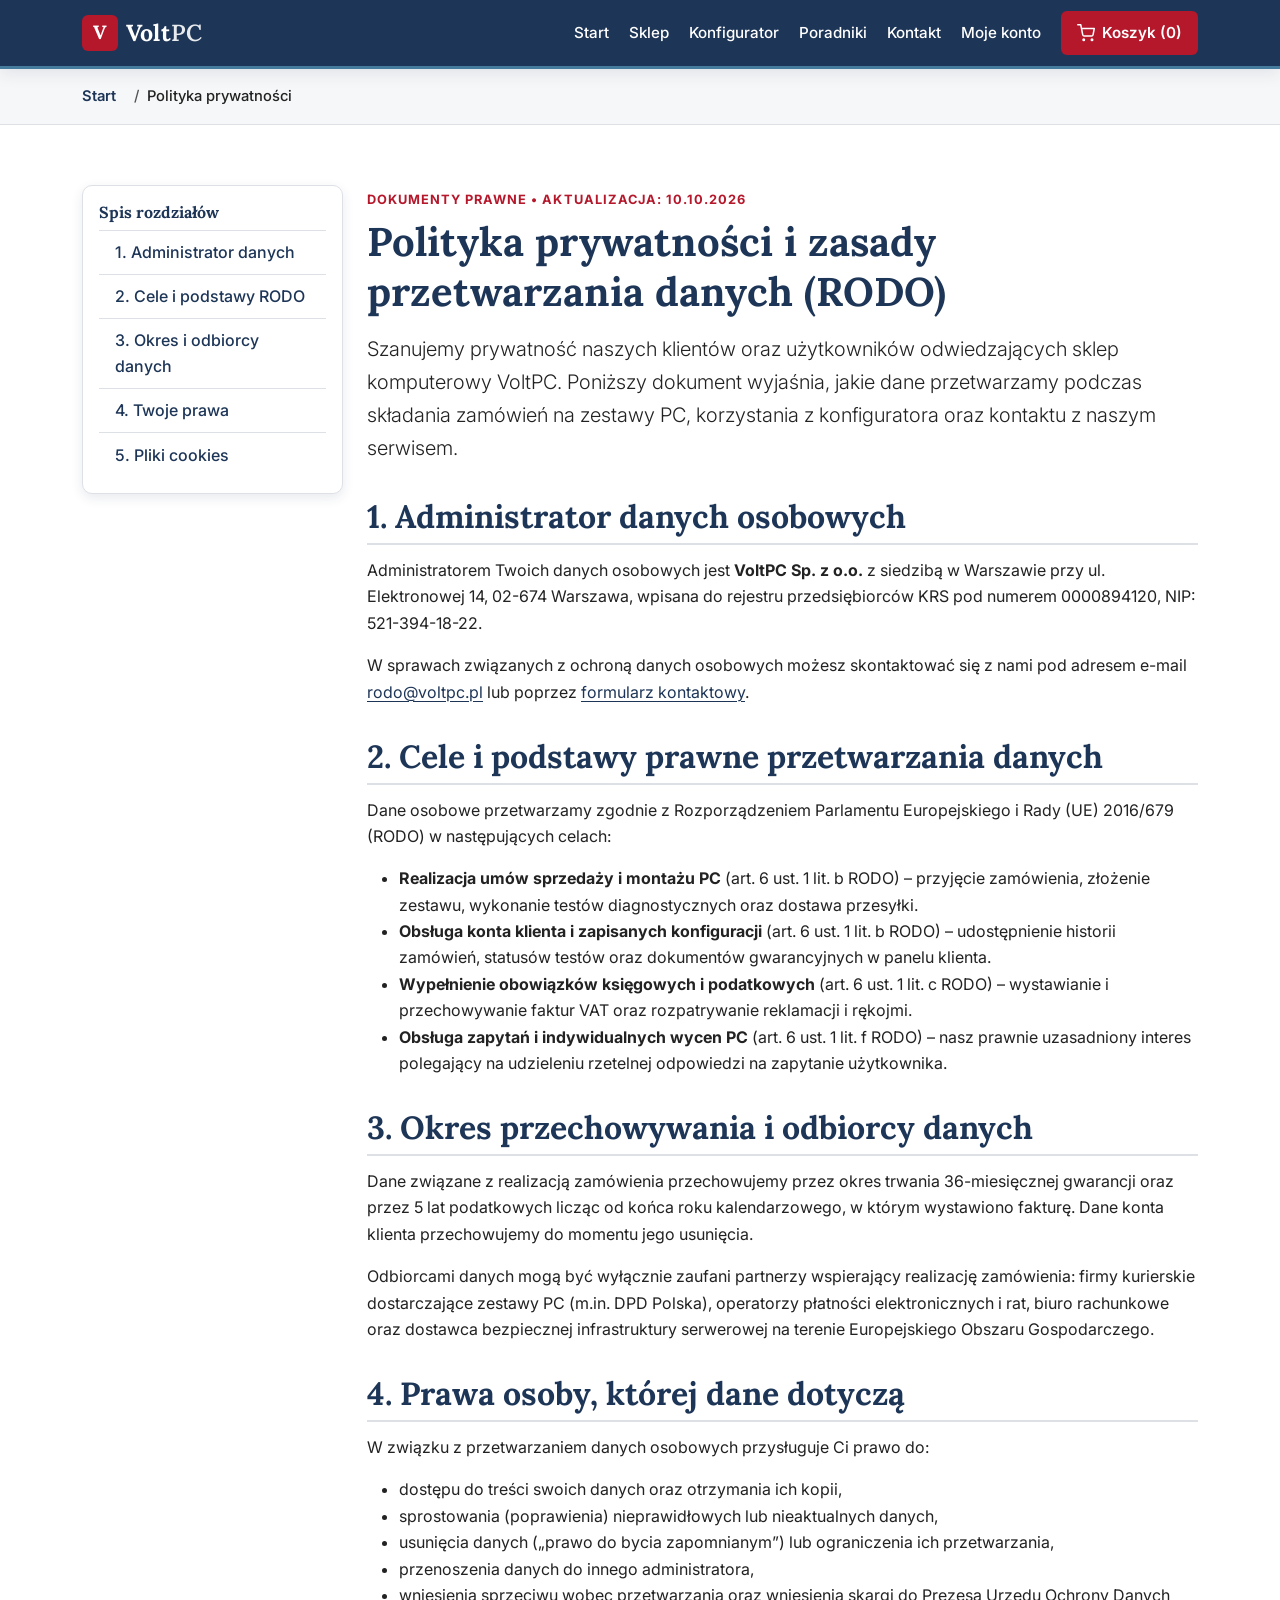
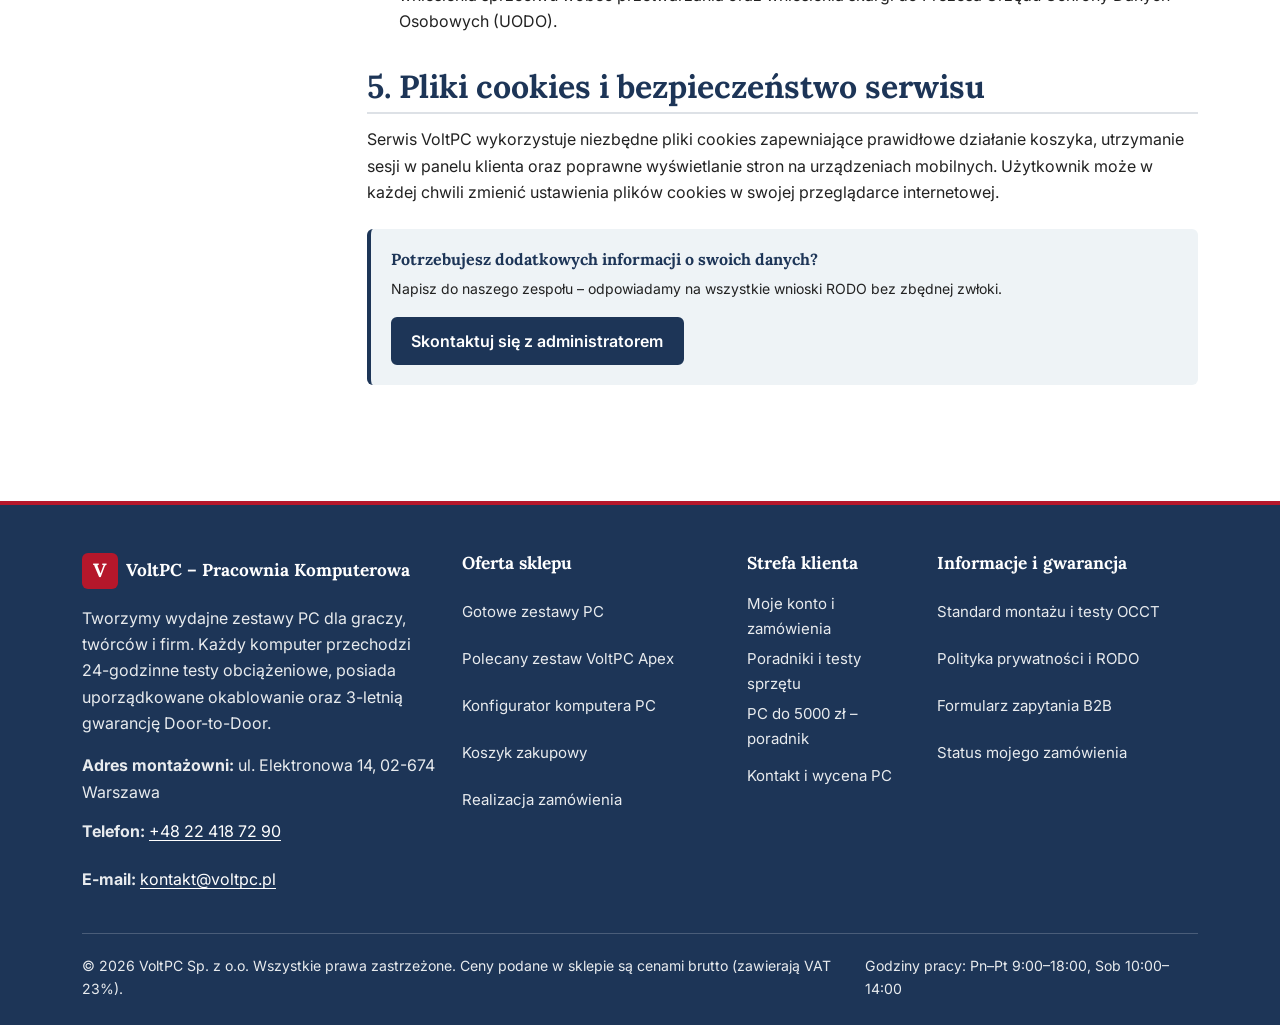
==== polityka-prywatnosci.html @ 9aff6478 "v1 v1" ====
<!DOCTYPE html>
<html lang="pl">
<head>
  <meta charset="utf-8">
  <meta name="viewport" content="width=device-width, initial-scale=1">
  <title>Polityka prywatności i RODO | VoltPC</title>
  <meta name="description" content="Zasady przetwarzania danych osobowych (RODO), plików cookies oraz bezpieczeństwa zakupów w sklepie komputerowym VoltPC Sp. z o.o.">
  <meta property="og:type" content="website">
  <meta property="og:locale" content="pl_PL">
  <meta property="og:site_name" content="VoltPC">
  <meta property="og:title" content="Polityka prywatności i RODO | VoltPC">
  <meta property="og:description" content="Informacje o administratorze danych, celach przetwarzania oraz prawach klientów sklepu komputerowego VoltPC.">
  <meta property="og:image" content="https://images.unsplash.com/photo-1518770660439-4636190af475?auto=format&amp;fit=crop&amp;w=1200&amp;q=80">
  <meta property="og:url" content="https://voltpc.pl/polityka-prywatnosci.html">
  <link rel="preconnect" href="https://fonts.googleapis.com">
  <link rel="preconnect" href="https://fonts.gstatic.com" crossorigin>
  <link href="https://cdn.jsdelivr.net/npm/bootstrap@5.3.3/dist/css/bootstrap.min.css" rel="stylesheet" integrity="sha384-QWTKZyjpPEjISv5WaRU9OFeRpok6YctnYmDr5pNlyT2bRjXh0JMhjY6hW+ALEwIH" crossorigin="anonymous">
  <link rel="stylesheet" href="style.css">
  <script type="application/ld+json">
  {
    "@context": "https://schema.org",
    "@type": "ComputerStore",
    "name": "VoltPC – Polityka prywatności",
    "url": "https://voltpc.pl/polityka-prywatnosci.html",
    "image": "https://images.unsplash.com/photo-1518770660439-4636190af475?auto=format&fit=crop&w=1200&q=80",
    "description": "Polityka prywatności, zasady ochrony danych osobowych RODO oraz polityka plików cookies sklepu internetowego VoltPC.",
    "telephone": "+48 22 418 72 90",
    "email": "kontakt@voltpc.pl",
    "address": {
      "@type": "PostalAddress",
      "streetAddress": "ul. Elektronowa 14",
      "addressLocality": "Warszawa",
      "postalCode": "02-674",
      "addressCountry": "PL"
    }
  }
  </script>
</head>
<body>
  <header class="site-header sticky-top">
    <a class="skip-link" href="#tresc-glowna">Przejdź do treści głównej</a>
    <nav class="navbar navbar-expand-lg site-navbar" data-bs-theme="dark" aria-label="Nawigacja główna">
      <div class="container">
        <a class="navbar-brand d-inline-flex align-items-center gap-2" href="index.html">
          <span class="brand-mark" aria-hidden="true">V</span>
          <span>Volt<span class="brand-accent">PC</span></span>
        </a>
        <button class="navbar-toggler" type="button" data-bs-toggle="collapse" data-bs-target="#glowneMenu" aria-controls="glowneMenu" aria-expanded="false" aria-label="Otwórz lub zamknij menu nawigacji">
          <span class="navbar-toggler-icon"></span>
        </button>
        <div class="collapse navbar-collapse" id="glowneMenu">
          <ul class="navbar-nav ms-auto align-items-lg-center gap-lg-1">
            <li class="nav-item">
              <a class="nav-link" href="index.html">Start</a>
            </li>
            <li class="nav-item">
              <a class="nav-link" href="sklep.html">Sklep</a>
            </li>
            <li class="nav-item">
              <a class="nav-link" href="index.html#konfigurator">Konfigurator</a>
            </li>
            <li class="nav-item">
              <a class="nav-link" href="blog.html">Poradniki</a>
            </li>
            <li class="nav-item">
              <a class="nav-link" href="kontakt.html">Kontakt</a>
            </li>
            <li class="nav-item">
              <a class="nav-link" href="konto.html">Moje konto</a>
            </li>
            <li class="nav-item ms-lg-2">
              <a class="nav-link nav-cart-link" href="koszyk.html">
                <svg width="18" height="18" viewBox="0 0 24 24" fill="none" stroke="currentColor" stroke-width="2" stroke-linecap="round" stroke-linejoin="round" aria-hidden="true"><circle cx="9" cy="21" r="1"></circle><circle cx="20" cy="21" r="1"></circle><path d="M1 1h4l2.68 13.39a2 2 0 0 0 2 1.61h9.72a2 2 0 0 0 2-1.61L23 6H6"></path></svg>
                <span>Koszyk (<span class="js-cart-count">0</span>)</span>
              </a>
            </li>
          </ul>
        </div>
      </div>
    </nav>
  </header>

  <main id="tresc-glowna">
    <div class="breadcrumb-bar">
      <div class="container">
        <nav aria-label="Ścieżka okruszków">
          <ol class="breadcrumb">
            <li class="breadcrumb-item"><a href="index.html">Start</a></li>
            <li class="breadcrumb-item active" aria-current="page">Polityka prywatności</li>
          </ol>
        </nav>
      </div>
    </div>

    <section class="section-padding">
      <div class="container">
        <div class="row g-4 align-items-start">
          <aside class="col-12 col-lg-3" aria-label="Spis treści polityki prywatności">
            <div class="card p-3">
              <h2 class="h6 mb-2">Spis rozdziałów</h2>
              <div class="list-group list-group-flush">
                <a href="#administrator" class="list-group-item list-group-item-action">1. Administrator danych</a>
                <a href="#cele-przetwarzania" class="list-group-item list-group-item-action">2. Cele i podstawy RODO</a>
                <a href="#okres-i-odbiorcy" class="list-group-item list-group-item-action">3. Okres i odbiorcy danych</a>
                <a href="#prawa-klienta" class="list-group-item list-group-item-action">4. Twoje prawa</a>
                <a href="#pliki-cookies" class="list-group-item list-group-item-action">5. Pliki cookies</a>
              </div>
            </div>
          </aside>

          <div class="col-12 col-lg-9 article-body">
            <span class="section-eyebrow">Dokumenty prawne • Aktualizacja: 10.10.2026</span>
            <h1 class="mb-3">Polityka prywatności i zasady przetwarzania danych (RODO)</h1>
            <p class="lead">Szanujemy prywatność naszych klientów oraz użytkowników odwiedzających sklep komputerowy VoltPC. Poniższy dokument wyjaśnia, jakie dane przetwarzamy podczas składania zamówień na zestawy PC, korzystania z konfiguratora oraz kontaktu z naszym serwisem.</p>

            <section id="administrator">
              <h2>1. Administrator danych osobowych</h2>
              <p>Administratorem Twoich danych osobowych jest <strong>VoltPC Sp. z o.o.</strong> z siedzibą w Warszawie przy ul. Elektronowej 14, 02-674 Warszawa, wpisana do rejestru przedsiębiorców KRS pod numerem 0000894120, NIP: 521-394-18-22.</p>
              <p>W sprawach związanych z ochroną danych osobowych możesz skontaktować się z nami pod adresem e-mail <a href="mailto:rodo@voltpc.pl">rodo@voltpc.pl</a> lub poprzez <a href="kontakt.html#formularz-kontaktowy">formularz kontaktowy</a>.</p>
            </section>

            <section id="cele-przetwarzania">
              <h2>2. Cele i podstawy prawne przetwarzania danych</h2>
              <p>Dane osobowe przetwarzamy zgodnie z Rozporządzeniem Parlamentu Europejskiego i Rady (UE) 2016/679 (RODO) w następujących celach:</p>
              <ul>
                <li><strong>Realizacja umów sprzedaży i montażu PC</strong> (art. 6 ust. 1 lit. b RODO) – przyjęcie zamówienia, złożenie zestawu, wykonanie testów diagnostycznych oraz dostawa przesyłki.</li>
                <li><strong>Obsługa konta klienta i zapisanych konfiguracji</strong> (art. 6 ust. 1 lit. b RODO) – udostępnienie historii zamówień, statusów testów oraz dokumentów gwarancyjnych w panelu klienta.</li>
                <li><strong>Wypełnienie obowiązków księgowych i podatkowych</strong> (art. 6 ust. 1 lit. c RODO) – wystawianie i przechowywanie faktur VAT oraz rozpatrywanie reklamacji i rękojmi.</li>
                <li><strong>Obsługa zapytań i indywidualnych wycen PC</strong> (art. 6 ust. 1 lit. f RODO) – nasz prawnie uzasadniony interes polegający na udzieleniu rzetelnej odpowiedzi na zapytanie użytkownika.</li>
              </ul>
            </section>

            <section id="okres-i-odbiorcy">
              <h2>3. Okres przechowywania i odbiorcy danych</h2>
              <p>Dane związane z realizacją zamówienia przechowujemy przez okres trwania 36-miesięcznej gwarancji oraz przez 5 lat podatkowych licząc od końca roku kalendarzowego, w którym wystawiono fakturę. Dane konta klienta przechowujemy do momentu jego usunięcia.</p>
              <p>Odbiorcami danych mogą być wyłącznie zaufani partnerzy wspierający realizację zamówienia: firmy kurierskie dostarczające zestawy PC (m.in. DPD Polska), operatorzy płatności elektronicznych i rat, biuro rachunkowe oraz dostawca bezpiecznej infrastruktury serwerowej na terenie Europejskiego Obszaru Gospodarczego.</p>
            </section>

            <section id="prawa-klienta">
              <h2>4. Prawa osoby, której dane dotyczą</h2>
              <p>W związku z przetwarzaniem danych osobowych przysługuje Ci prawo do:</p>
              <ul>
                <li>dostępu do treści swoich danych oraz otrzymania ich kopii,</li>
                <li>sprostowania (poprawienia) nieprawidłowych lub nieaktualnych danych,</li>
                <li>usunięcia danych („prawo do bycia zapomnianym”) lub ograniczenia ich przetwarzania,</li>
                <li>przenoszenia danych do innego administratora,</li>
                <li>wniesienia sprzeciwu wobec przetwarzania oraz wniesienia skargi do Prezesa Urzędu Ochrony Danych Osobowych (UODO).</li>
              </ul>
            </section>

            <section id="pliki-cookies">
              <h2>5. Pliki cookies i bezpieczeństwo serwisu</h2>
              <p>Serwis VoltPC wykorzystuje niezbędne pliki cookies zapewniające prawidłowe działanie koszyka, utrzymanie sesji w panelu klienta oraz poprawne wyświetlanie stron na urządzeniach mobilnych. Użytkownik może w każdej chwili zmienić ustawienia plików cookies w swojej przeglądarce internetowej.</p>
              <div class="callout-box mt-4">
                <h3 class="h6 mb-2">Potrzebujesz dodatkowych informacji o swoich danych?</h3>
                <p class="small mb-3">Napisz do naszego zespołu – odpowiadamy na wszystkie wnioski RODO bez zbędnej zwłoki.</p>
                <a href="kontakt.html#formularz-kontaktowy" class="btn btn-primary-brand">Skontaktuj się z administratorem</a>
              </div>
            </section>
          </div>
        </div>
      </div>
    </section>
  </main>

  <footer class="site-footer">
    <div class="container">
      <div class="row g-4">
        <div class="col-12 col-md-6 col-lg-4">
          <p class="footer-heading d-flex align-items-center gap-2">
            <span class="brand-mark" aria-hidden="true">V</span>
            <span>VoltPC – Pracownia Komputerowa</span>
          </p>
          <p class="mb-3">Tworzymy wydajne zestawy PC dla graczy, twórców i firm. Każdy komputer przechodzi 24-godzinne testy obciążeniowe, posiada uporządkowane okablowanie oraz 3-letnią gwarancję Door-to-Door.</p>
          <p class="mb-1"><strong>Adres montażowni:</strong> ul. Elektronowa 14, 02-674 Warszawa</p>
          <p class="mb-1"><strong>Telefon:</strong> <a class="footer-contact-link" href="tel:+48224187290">+48 22 418 72 90</a></p>
          <p class="mb-0"><strong>E-mail:</strong> <a class="footer-contact-link" href="mailto:kontakt@voltpc.pl">kontakt@voltpc.pl</a></p>
        </div>
        <div class="col-12 col-sm-6 col-lg-3">
          <h2 class="footer-heading">Oferta sklepu</h2>
          <ul class="footer-links">
            <li><a href="sklep.html">Gotowe zestawy PC</a></li>
            <li><a href="produkt.html">Polecany zestaw VoltPC Apex</a></li>
            <li><a href="index.html#konfigurator">Konfigurator komputera PC</a></li>
            <li><a href="koszyk.html">Koszyk zakupowy</a></li>
            <li><a href="zamowienie.html">Realizacja zamówienia</a></li>
          </ul>
        </div>
        <div class="col-12 col-sm-6 col-lg-2">
          <h2 class="footer-heading">Strefa klienta</h2>
          <ul class="footer-links">
            <li><a href="konto.html">Moje konto i zamówienia</a></li>
            <li><a href="blog.html">Poradniki i testy sprzętu</a></li>
            <li><a href="single.html">PC do 5000 zł – poradnik</a></li>
            <li><a href="kontakt.html">Kontakt i wycena PC</a></li>
          </ul>
        </div>
        <div class="col-12 col-md-6 col-lg-3">
          <h2 class="footer-heading">Informacje i gwarancja</h2>
          <ul class="footer-links">
            <li><a href="index.html#dlaczego-my">Standard montażu i testy OCCT</a></li>
            <li><a href="polityka-prywatnosci.html">Polityka prywatności i RODO</a></li>
            <li><a href="kontakt.html#formularz-kontaktowy">Formularz zapytania B2B</a></li>
            <li><a href="konto.html#ostatnie-zamowienia">Status mojego zamówienia</a></li>
          </ul>
        </div>
      </div>
      <div class="footer-bottom d-flex flex-column flex-md-row justify-content-between align-items-md-center gap-2">
        <p class="mb-0">&copy; 2026 VoltPC Sp. z o.o. Wszystkie prawa zastrzeżone. Ceny podane w sklepie są cenami brutto (zawierają VAT 23%).</p>
        <p class="mb-0">Godziny pracy: Pn–Pt 9:00–18:00, Sob 10:00–14:00</p>
      </div>
    </div>
  </footer>

  <script src="https://cdn.jsdelivr.net/npm/bootstrap@5.3.3/dist/js/bootstrap.bundle.min.js" integrity="sha384-YvpcrYf0tY3lHB60NNkmXc5s9fDVZLESaAA55NDzOxhy9GkcIdslK1eN7N6jIeHz" crossorigin="anonymous"></script>
  <script src="script.js" defer></script>
</body>
</html>
---- style.css ----
@import url('https://fonts.googleapis.com/css2?family=Inter:wght@400;500;600;700&family=Lora:wght@600;700&display=swap');

:root {
  --color-primary: #1d3557;
  --color-secondary: #457b9d;
  --color-cta: #b5172b;
  --color-text: #222222;

  --color-surface: color-mix(in srgb, var(--color-primary) 4%, #fff);
  --color-surface-alt: color-mix(in srgb, var(--color-secondary) 9%, #fff);
  --color-surface-cta: color-mix(in srgb, var(--color-cta) 8%, #fff);
  --color-border: color-mix(in srgb, var(--color-primary) 15%, #fff);
  --color-border-strong: color-mix(in srgb, var(--color-primary) 28%, #fff);
  --color-muted: color-mix(in srgb, var(--color-text) 78%, #fff);
  --color-primary-dark: color-mix(in srgb, var(--color-primary) 78%, #000);
  --color-secondary-dark: color-mix(in srgb, var(--color-secondary) 72%, #000);
  --color-cta-hover: color-mix(in srgb, var(--color-cta) 82%, #000);
  --color-footer-text: color-mix(in srgb, #fff 90%, var(--color-primary));
  --color-shadow: color-mix(in srgb, var(--color-primary) 10%, transparent);
  --color-shadow-strong: color-mix(in srgb, var(--color-primary) 20%, transparent);

  --font-heading: "Lora", Georgia, serif;
  --font-body: "Inter", -apple-system, BlinkMacSystemFont, "Segoe UI", sans-serif;
  --radius-sm: 0.375rem;
  --radius-md: 0.625rem;
  --radius-lg: 0.875rem;
}

/* ==========================================================================
   Podstawy i typografia
   ========================================================================== */
html {
  scroll-behavior: smooth;
  overflow-x: clip;
}

body {
  font-family: var(--font-body);
  color: var(--color-text);
  background-color: #fff;
  line-height: 1.65;
  overflow-x: clip;
  display: flex;
  flex-direction: column;
  min-height: 100vh;
}

main {
  flex: 1 0 auto;
}

main section[id],
main div[id] {
  scroll-margin-top: 5.5rem;
}

h1, h2, h3, h4, h5, h6,
.h1, .h2, .h3, .h4, .h5, .h6 {
  font-family: var(--font-heading);
  color: var(--color-primary);
  font-weight: 700;
  line-height: 1.25;
}

a {
  color: var(--color-primary);
  text-decoration-thickness: 1px;
  text-underline-offset: 0.2em;
  transition: color 0.18s ease, background-color 0.18s ease, border-color 0.18s ease;
}

a:hover {
  color: var(--color-cta);
}

a:focus-visible,
button:focus-visible,
input:focus-visible,
select:focus-visible,
textarea:focus-visible {
  outline: 3px solid var(--color-cta);
  outline-offset: 2px;
}

img {
  max-width: 100%;
  height: auto;
}

.text-muted-brand {
  color: var(--color-muted);
}

.text-brand-primary {
  color: var(--color-primary);
}

.text-brand-cta {
  color: var(--color-cta);
}

/* Link pomijania nawigacji (dostępność) */
.skip-link {
  position: absolute;
  left: -9999px;
  top: 0;
  z-index: 2000;
  background-color: var(--color-cta);
  color: #fff;
  padding: 0.75rem 1.25rem;
  font-weight: 600;
  text-decoration: none;
  min-height: 44px;
  min-width: 44px;
}

.skip-link:focus {
  left: 0.75rem;
  top: 0.75rem;
  color: #fff;
  border-radius: var(--radius-sm);
}

/* ==========================================================================
   Komponent Bootstrap 1: Nawigacja (.navbar)
   ========================================================================== */
.site-navbar {
  background-color: var(--color-primary);
  border-bottom: 3px solid var(--color-secondary);
  padding-top: 0.55rem;
  padding-bottom: 0.55rem;
  box-shadow: 0 4px 16px var(--color-shadow);
}

.site-navbar .navbar-brand {
  font-family: var(--font-heading);
  font-size: 1.45rem;
  font-weight: 700;
  color: #fff;
  min-height: 44px;
  min-width: 44px;
  text-decoration: none;
  letter-spacing: 0.01em;
}

.site-navbar .navbar-brand:hover,
.site-navbar .navbar-brand:focus {
  color: #fff;
}

.brand-mark {
  display: inline-flex;
  align-items: center;
  justify-content: center;
  width: 36px;
  height: 36px;
  border-radius: var(--radius-sm);
  background-color: var(--color-cta);
  color: #fff;
  font-family: var(--font-heading);
  font-weight: 700;
  font-size: 1.2rem;
}

.brand-accent {
  color: var(--color-footer-text);
  font-weight: 600;
}

.site-navbar .navbar-toggler {
  min-width: 44px;
  min-height: 44px;
  border: 2px solid #fff;
  border-radius: var(--radius-sm);
  padding: 0.45rem 0.65rem;
}

.site-navbar .nav-link {
  color: #fff;
  font-weight: 500;
  font-size: 0.95rem;
  min-width: 44px;
  min-height: 44px;
  padding: 0.6rem 0.85rem;
  border-radius: var(--radius-sm);
  display: inline-flex;
  align-items: center;
  gap: 0.45rem;
  text-decoration: none;
}

.site-navbar .nav-link:hover,
.site-navbar .nav-link:focus {
  background-color: var(--color-secondary);
  color: #fff;
}

.site-navbar .nav-link.active {
  background-color: var(--color-secondary);
  color: #fff;
  font-weight: 700;
  box-shadow: inset 0 -3px 0 #fff;
}

.site-navbar .nav-link.nav-cart-link {
  background-color: var(--color-cta);
  color: #fff;
  font-weight: 600;
  padding-left: 1rem;
  padding-right: 1rem;
}

.site-navbar .nav-link.nav-cart-link:hover,
.site-navbar .nav-link.nav-cart-link:focus {
  background-color: var(--color-cta-hover);
  color: #fff;
}

.site-navbar .nav-link.nav-cart-link.active {
  background-color: var(--color-cta-hover);
  box-shadow: inset 0 -3px 0 #fff;
}

/* ==========================================================================
   Komponent Bootstrap 2: Przyciski (.btn) – gwarancja 44x44 px
   ========================================================================== */
.btn {
  min-width: 44px;
  min-height: 44px;
  display: inline-flex;
  align-items: center;
  justify-content: center;
  gap: 0.5rem;
  font-weight: 600;
  border-radius: var(--radius-sm);
  padding: 0.625rem 1.15rem;
  text-decoration: none;
  transition: background-color 0.18s ease, border-color 0.18s ease, color 0.18s ease, transform 0.15s ease, box-shadow 0.18s ease;
}

.btn:hover {
  transform: translateY(-1px);
}

.btn-cta {
  background-color: var(--color-cta);
  border: 2px solid var(--color-cta);
  color: #fff;
}

.btn-cta:hover,
.btn-cta:focus,
.btn-cta:active {
  background-color: var(--color-cta-hover);
  border-color: var(--color-cta-hover);
  color: #fff;
  box-shadow: 0 6px 14px var(--color-shadow-strong);
}

.btn-primary-brand {
  background-color: var(--color-primary);
  border: 2px solid var(--color-primary);
  color: #fff;
}

.btn-primary-brand:hover,
.btn-primary-brand:focus,
.btn-primary-brand:active {
  background-color: var(--color-primary-dark);
  border-color: var(--color-primary-dark);
  color: #fff;
  box-shadow: 0 6px 14px var(--color-shadow);
}

.btn-secondary-brand {
  background-color: var(--color-secondary);
  border: 2px solid var(--color-secondary);
  color: #fff;
}

.btn-secondary-brand:hover,
.btn-secondary-brand:focus,
.btn-secondary-brand:active {
  background-color: var(--color-secondary-dark);
  border-color: var(--color-secondary-dark);
  color: #fff;
}

.btn-outline-brand {
  background-color: #fff;
  border: 2px solid var(--color-primary);
  color: var(--color-primary);
}

.btn-outline-brand:hover,
.btn-outline-brand:focus,
.btn-outline-brand:active {
  background-color: var(--color-primary);
  border-color: var(--color-primary);
  color: #fff;
}

.btn-outline-danger-brand {
  background-color: #fff;
  border: 2px solid var(--color-cta);
  color: var(--color-cta);
}

.btn-outline-danger-brand:hover,
.btn-outline-danger-brand:focus,
.btn-outline-danger-brand:active {
  background-color: var(--color-cta);
  border-color: var(--color-cta);
  color: #fff;
}

.btn-outline-light-brand {
  background-color: transparent;
  border: 2px solid #fff;
  color: #fff;
}

.btn-outline-light-brand:hover,
.btn-outline-light-brand:focus,
.btn-outline-light-brand:active {
  background-color: #fff;
  border-color: #fff;
  color: var(--color-primary);
}

/* ==========================================================================
   Sekcje ogólne i Hero
   ========================================================================== */
.hero-section {
  background: linear-gradient(135deg, var(--color-primary) 0%, var(--color-primary-dark) 62%, var(--color-secondary-dark) 100%);
  color: #fff;
  padding: 3.75rem 0;
  border-bottom: 4px solid var(--color-cta);
}

.hero-section h1,
.hero-section .h2,
.hero-section h2 {
  color: #fff;
}

.hero-lead {
  color: var(--color-footer-text);
  font-size: 1.08rem;
  max-width: 58ch;
}

.hero-showcase-card {
  background-color: #fff;
  color: var(--color-text);
  border-radius: var(--radius-lg);
  overflow: hidden;
  border: 2px solid var(--color-secondary);
  box-shadow: 0 18px 36px var(--color-shadow-strong);
}

.hero-showcase-card h2,
.hero-showcase-card h3,
.hero-showcase-card .h5 {
  color: var(--color-primary);
}

.hero-showcase-card img {
  width: 100%;
  aspect-ratio: 16 / 10;
  object-fit: cover;
  display: block;
}

.section-surface {
  background-color: var(--color-surface);
  border-top: 1px solid var(--color-border);
  border-bottom: 1px solid var(--color-border);
}

.section-padding {
  padding: 3.75rem 0;
}

.section-eyebrow {
  display: inline-block;
  font-size: 0.8rem;
  font-weight: 700;
  text-transform: uppercase;
  letter-spacing: 0.08em;
  color: var(--color-cta);
  margin-bottom: 0.45rem;
}

.trust-strip {
  background-color: var(--color-surface);
  border-bottom: 1px solid var(--color-border);
  padding: 1.65rem 0;
}

.trust-item {
  display: flex;
  align-items: flex-start;
  gap: 0.9rem;
}

.trust-icon {
  flex: 0 0 44px;
  width: 44px;
  height: 44px;
  border-radius: var(--radius-sm);
  background-color: var(--color-primary);
  color: #fff;
  display: inline-flex;
  align-items: center;
  justify-content: center;
}

/* ==========================================================================
   Komponent Bootstrap 3: Karty (.card) – estetyka sklepu PC
   ========================================================================== */
.card {
  border: 1px solid var(--color-border);
  border-radius: var(--radius-md);
  background-color: #fff;
  box-shadow: 0 4px 12px var(--color-shadow);
  transition: transform 0.2s ease, box-shadow 0.2s ease, border-color 0.2s ease;
}

.product-card:hover,
.blog-card:hover,
.feature-card:hover {
  transform: translateY(-4px);
  border-color: var(--color-secondary);
  box-shadow: 0 14px 28px var(--color-shadow-strong);
}

.product-card .card-img-top,
.blog-card .card-img-top {
  width: 100%;
  aspect-ratio: 16 / 10;
  object-fit: cover;
  border-top-left-radius: calc(var(--radius-md) - 1px);
  border-top-right-radius: calc(var(--radius-md) - 1px);
  border-bottom: 1px solid var(--color-border);
}

.product-card .card-body,
.blog-card .card-body {
  padding: 1.25rem;
}

.product-card .card-title,
.blog-card .card-title {
  margin-bottom: 0.5rem;
  min-height: 2.5em;
}

.card-footer-cta {
  margin-top: auto;
  padding-top: 1rem;
  border-top: 2px solid var(--color-surface-alt);
}

.card-header-brand {
  background-color: var(--color-primary);
  color: #fff;
  font-family: var(--font-heading);
  font-weight: 700;
  padding: 0.9rem 1.25rem;
  border-bottom: 2px solid var(--color-secondary);
}

.spec-list {
  list-style: none;
  padding: 0;
  margin: 0.75rem 0 1rem;
  border-top: 1px solid var(--color-border);
}

.spec-list li {
  display: flex;
  justify-content: space-between;
  align-items: baseline;
  gap: 0.75rem;
  padding: 0.45rem 0;
  border-bottom: 1px solid var(--color-border);
  font-size: 0.88rem;
}

.spec-list .spec-key {
  color: var(--color-muted);
  font-weight: 500;
}

.spec-list .spec-val {
  color: var(--color-text);
  font-weight: 600;
  text-align: right;
}

.price-tag {
  font-family: var(--font-heading);
  font-size: 1.5rem;
  font-weight: 700;
  color: var(--color-primary);
  line-height: 1.2;
  white-space: nowrap;
}

.price-tag-lg {
  font-family: var(--font-heading);
  font-size: 2rem;
  font-weight: 700;
  color: var(--color-primary);
  white-space: nowrap;
}

.price-note {
  font-size: 0.85rem;
  color: var(--color-muted);
}

/* ==========================================================================
   Komponent Bootstrap 4: Etykiety (.badge) – kontrast WCAG AA
   ========================================================================== */
.badge {
  font-weight: 600;
  padding: 0.45em 0.75em;
  border-radius: var(--radius-sm);
  font-size: 0.78rem;
  letter-spacing: 0.02em;
}

.badge-brand {
  background-color: var(--color-primary);
  color: #fff;
}

.badge-secondary-brand {
  background-color: var(--color-secondary);
  color: #fff;
}

.badge-cta {
  background-color: var(--color-cta);
  color: #fff;
}

.badge-soft {
  background-color: var(--color-surface-alt);
  color: var(--color-primary);
  border: 1px solid var(--color-border);
}

/* ==========================================================================
   Komponent Bootstrap 5: Okruszki (.breadcrumb)
   ========================================================================== */
.breadcrumb-bar {
  background-color: var(--color-surface);
  border-bottom: 1px solid var(--color-border);
  padding: 0.35rem 0;
}

.breadcrumb {
  margin-bottom: 0;
  font-size: 0.92rem;
  align-items: center;
}

.breadcrumb-item a {
  color: var(--color-primary);
  font-weight: 600;
  text-decoration: none;
  display: inline-flex;
  align-items: center;
  min-height: 44px;
  min-width: 44px;
}

.breadcrumb-item a:hover {
  color: var(--color-cta);
  text-decoration: underline;
}

.breadcrumb-item.active {
  color: var(--color-text);
  font-weight: 500;
  display: inline-flex;
  align-items: center;
  min-height: 44px;
}

.breadcrumb-item + .breadcrumb-item::before {
  color: var(--color-muted);
  display: inline-flex;
  align-items: center;
  min-height: 44px;
}

/* ==========================================================================
   Komponent Bootstrap 6: Tabele (.table)
   ========================================================================== */
.table-brand {
  margin-bottom: 0;
  border-color: var(--color-border);
  color: var(--color-text);
}

.table-brand thead th {
  background-color: var(--color-primary);
  color: #fff;
  font-family: var(--font-body);
  font-weight: 600;
  border-color: var(--color-primary);
  padding: 0.9rem 1rem;
  vertical-align: middle;
  white-space: nowrap;
}

.table-brand tbody td,
.table-brand tbody th {
  padding: 0.9rem 1rem;
  vertical-align: middle;
  border-color: var(--color-border);
}

.table-brand.table-striped > tbody > tr:nth-of-type(odd) > * {
  background-color: var(--color-surface);
  color: var(--color-text);
}

.table-brand tbody tr:hover > * {
  background-color: var(--color-surface-alt);
}

.cart-thumb {
  width: 72px;
  height: 54px;
  min-width: 72px;
  object-fit: cover;
  border-radius: var(--radius-sm);
  border: 1px solid var(--color-border);
}

.qty-input {
  width: 5.25rem;
  min-width: 5.25rem;
}

/* ==========================================================================
   Komponent Bootstrap 7: Paginacja (.pagination) – min. 44x44 px
   ========================================================================== */
.pagination {
  gap: 0.35rem;
  flex-wrap: wrap;
}

.pagination .page-link {
  min-width: 44px;
  min-height: 44px;
  display: inline-flex;
  align-items: center;
  justify-content: center;
  color: var(--color-primary);
  background-color: #fff;
  border: 1px solid var(--color-border-strong);
  border-radius: var(--radius-sm);
  font-weight: 600;
  padding: 0.5rem 0.85rem;
}

.pagination .page-link:hover,
.pagination .page-link:focus {
  background-color: var(--color-surface-alt);
  border-color: var(--color-secondary);
  color: var(--color-primary);
}

.pagination .page-item.active .page-link {
  background-color: var(--color-primary);
  border-color: var(--color-primary);
  color: #fff;
}

/* ==========================================================================
   Komponent Bootstrap 8: Formularze, Zakładki (.nav-tabs), Akordeon
   ========================================================================== */
.form-label {
  font-weight: 600;
  color: var(--color-primary);
  margin-bottom: 0.35rem;
}

.form-control,
.form-select {
  min-height: 44px;
  border: 1px solid var(--color-border-strong);
  border-radius: var(--radius-sm);
  color: var(--color-text);
  background-color: #fff;
}

.form-control:focus,
.form-select:focus {
  border-color: var(--color-secondary);
  box-shadow: 0 0 0 0.2rem color-mix(in srgb, var(--color-secondary) 25%, transparent);
}

.form-check-input {
  width: 1.25rem;
  height: 1.25rem;
  margin-top: 0.15rem;
  border: 2px solid var(--color-primary);
}

.form-check-input:checked {
  background-color: var(--color-primary);
  border-color: var(--color-primary);
}

.form-check-label {
  padding-left: 0.35rem;
}

.filter-fieldset {
  padding-bottom: 1rem;
  margin-bottom: 1rem;
  border-bottom: 1px solid var(--color-border);
}

.filter-fieldset:last-of-type {
  border-bottom: 0;
  padding-bottom: 0;
}

.nav-tabs {
  border-bottom: 2px solid var(--color-border);
  gap: 0.25rem;
}

.nav-tabs .nav-link {
  min-width: 44px;
  min-height: 44px;
  display: inline-flex;
  align-items: center;
  justify-content: center;
  color: var(--color-primary);
  font-weight: 600;
  border: 1px solid transparent;
  border-top-left-radius: var(--radius-sm);
  border-top-right-radius: var(--radius-sm);
  padding: 0.6rem 1.1rem;
}

.nav-tabs .nav-link:hover {
  border-color: var(--color-border);
  background-color: var(--color-surface);
  color: var(--color-primary);
}

.nav-tabs .nav-link.active {
  color: #fff;
  background-color: var(--color-primary);
  border-color: var(--color-primary);
}

.accordion-item {
  border: 1px solid var(--color-border);
  border-radius: var(--radius-sm);
  overflow: hidden;
  margin-bottom: 0.65rem;
}

.accordion-button {
  min-height: 48px;
  font-weight: 600;
  color: var(--color-primary);
  background-color: #fff;
}

.accordion-button:not(.collapsed) {
  color: #fff;
  background-color: var(--color-primary);
  box-shadow: none;
}

.accordion-button:not(.collapsed)::after {
  filter: brightness(0) invert(1);
}

.accordion-button:focus {
  border-color: var(--color-secondary);
  box-shadow: 0 0 0 0.2rem color-mix(in srgb, var(--color-secondary) 25%, transparent);
}

.list-group-item-action {
  min-height: 44px;
  display: flex;
  align-items: center;
  justify-content: space-between;
  color: var(--color-primary);
  font-weight: 500;
  border-color: var(--color-border);
}

.list-group-item-action:hover,
.list-group-item-action:focus {
  background-color: var(--color-surface-alt);
  color: var(--color-primary);
}

.list-group-item-action.active {
  background-color: var(--color-primary);
  border-color: var(--color-primary);
  color: #fff;
}

/* ==========================================================================
   Komunikaty statusu, Koszyk, Produkt, Konfigurator, Blog, 404
   ========================================================================== */
.status-banner {
  background-color: var(--color-surface-alt);
  border: 1px solid var(--color-secondary);
  border-left: 4px solid var(--color-primary);
  color: var(--color-primary);
  border-radius: var(--radius-sm);
  padding: 0.85rem 1rem;
  font-weight: 500;
}

.status-banner-error {
  background-color: var(--color-surface-cta);
  border: 1px solid var(--color-cta);
  border-left: 4px solid var(--color-cta);
  color: var(--color-cta);
  border-radius: var(--radius-sm);
  padding: 0.85rem 1rem;
  font-weight: 600;
}

.empty-state-box {
  background-color: var(--color-surface);
  border: 2px dashed var(--color-border-strong);
  border-radius: var(--radius-lg);
  padding: 2.5rem 1.5rem;
  text-align: center;
}

.product-main-image {
  width: 100%;
  aspect-ratio: 4 / 3;
  object-fit: cover;
  border-radius: var(--radius-md);
  border: 1px solid var(--color-border);
}

.product-thumb {
  width: 100%;
  aspect-ratio: 16 / 10;
  object-fit: cover;
  border-radius: var(--radius-sm);
  border: 2px solid var(--color-border);
}

.product-thumb-active {
  border-color: var(--color-cta);
}

.configurator-box {
  background-color: #fff;
  border: 2px solid var(--color-border-strong);
  border-radius: var(--radius-lg);
  box-shadow: 0 12px 30px var(--color-shadow);
}

.config-summary-panel {
  background-color: var(--color-primary);
  color: #fff;
  border-radius: var(--radius-md);
  padding: 1.5rem;
  border: 1px solid var(--color-secondary);
  box-shadow: 0 10px 24px var(--color-shadow-strong);
}

.config-summary-panel h2,
.config-summary-panel h3 {
  color: #fff;
}

.config-price-box {
  background-color: var(--color-primary-dark);
  border: 1px solid var(--color-secondary);
  border-radius: var(--radius-sm);
  padding: 1rem;
  margin-bottom: 1rem;
}

.config-price-display {
  font-family: var(--font-heading);
  font-size: 2rem;
  font-weight: 700;
  color: #fff;
  line-height: 1.15;
  white-space: nowrap;
}

.config-summary-meta {
  color: var(--color-footer-text);
  font-size: 0.86rem;
}

.article-featured-img {
  width: 100%;
  aspect-ratio: 16 / 9;
  object-fit: cover;
  border-radius: var(--radius-md);
  border: 1px solid var(--color-border);
}

.article-body h2 {
  margin-top: 2rem;
  margin-bottom: 0.75rem;
  padding-bottom: 0.35rem;
  border-bottom: 2px solid var(--color-border);
}

.callout-box {
  background-color: var(--color-surface-alt);
  border-left: 4px solid var(--color-primary);
  border-radius: var(--radius-sm);
  padding: 1.25rem;
}

.error-code-display {
  font-family: var(--font-heading);
  font-size: clamp(4rem, 12vw, 6.5rem);
  font-weight: 700;
  line-height: 1;
  color: var(--color-cta);
}

.map-frame {
  border: 0;
  border-radius: var(--radius-md);
}

/* ==========================================================================
   Stopka (.site-footer) – identyczna na wszystkich 11 stronach
   ========================================================================== */
.site-footer {
  background-color: var(--color-primary);
  color: var(--color-footer-text);
  border-top: 4px solid var(--color-cta);
  padding-top: 3rem;
  padding-bottom: 1.5rem;
  margin-top: 3.5rem;
}

.site-footer h2,
.site-footer .footer-heading {
  font-family: var(--font-heading);
  color: #fff;
  font-size: 1.08rem;
  font-weight: 700;
  margin-bottom: 1rem;
}

.footer-links {
  list-style: none;
  padding: 0;
  margin: 0;
}

.footer-links li {
  margin-bottom: 0.2rem;
}

.footer-links a {
  color: var(--color-footer-text);
  text-decoration: none;
  display: inline-flex;
  align-items: center;
  min-height: 44px;
  font-size: 0.94rem;
}

.footer-links a:hover,
.footer-links a:focus {
  color: #fff;
  text-decoration: underline;
}

.footer-contact-link {
  color: #fff;
  text-decoration: underline;
  display: inline-flex;
  align-items: center;
  min-height: 44px;
}

.footer-contact-link:hover,
.footer-contact-link:focus {
  color: var(--color-footer-text);
}

.footer-bottom {
  border-top: 1px solid color-mix(in srgb, #fff 20%, var(--color-primary));
  margin-top: 2rem;
  padding-top: 1.25rem;
  font-size: 0.88rem;
}

/* ==========================================================================
   Responsywność (360px / 768px / 1280px)
   ========================================================================== */
@media (max-width: 991.98px) {
  .site-navbar .navbar-collapse {
    padding-top: 0.75rem;
  }

  .site-navbar .nav-link {
    width: 100%;
    justify-content: flex-start;
    margin-bottom: 0.25rem;
  }

  .site-navbar .nav-link.nav-cart-link {
    justify-content: center;
    margin-top: 0.35rem;
  }
}

@media (max-width: 575.98px) {
  .hero-section {
    padding: 2.25rem 0;
  }

  .section-padding {
    padding: 2.5rem 0;
  }

  .price-tag {
    font-size: 1.35rem;
  }

  .price-tag-lg,
  .config-price-display {
    font-size: 1.65rem;
  }

  .product-card .card-title,
  .blog-card .card-title {
    min-height: auto;
  }
}
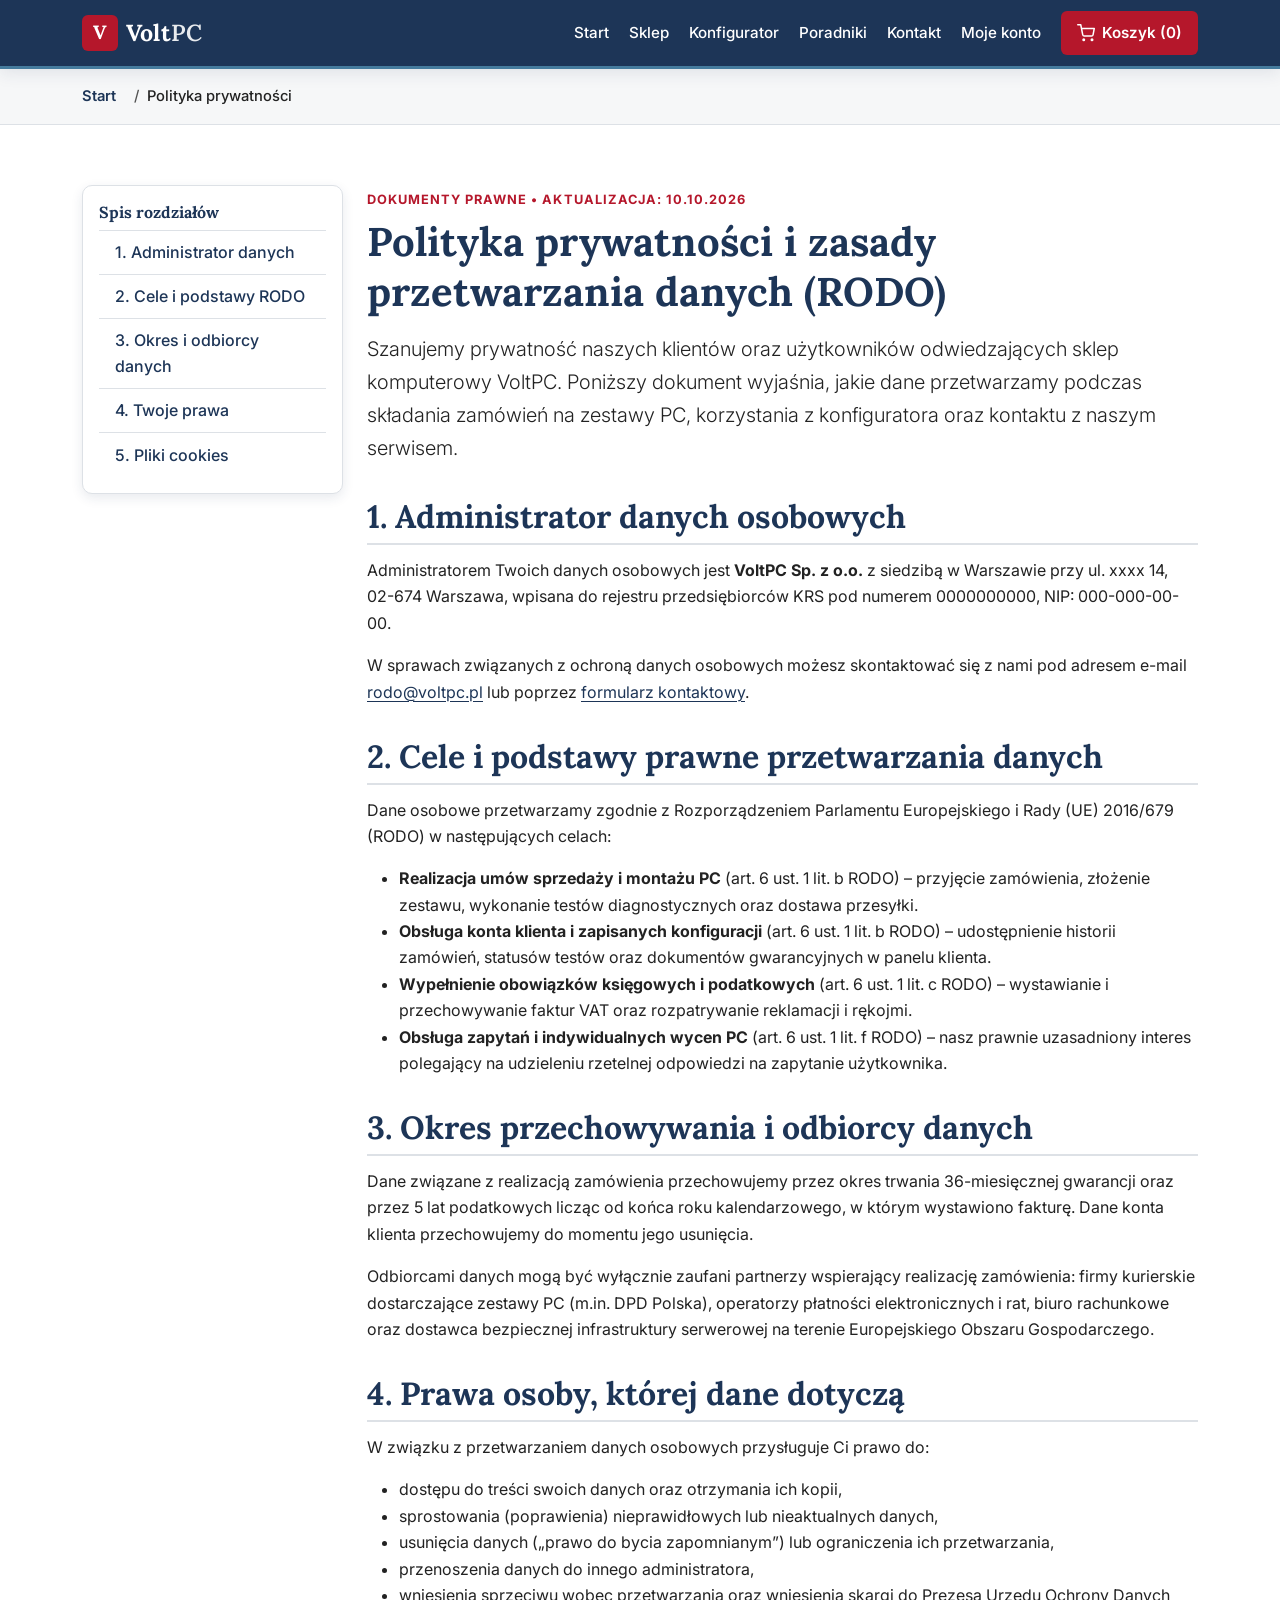
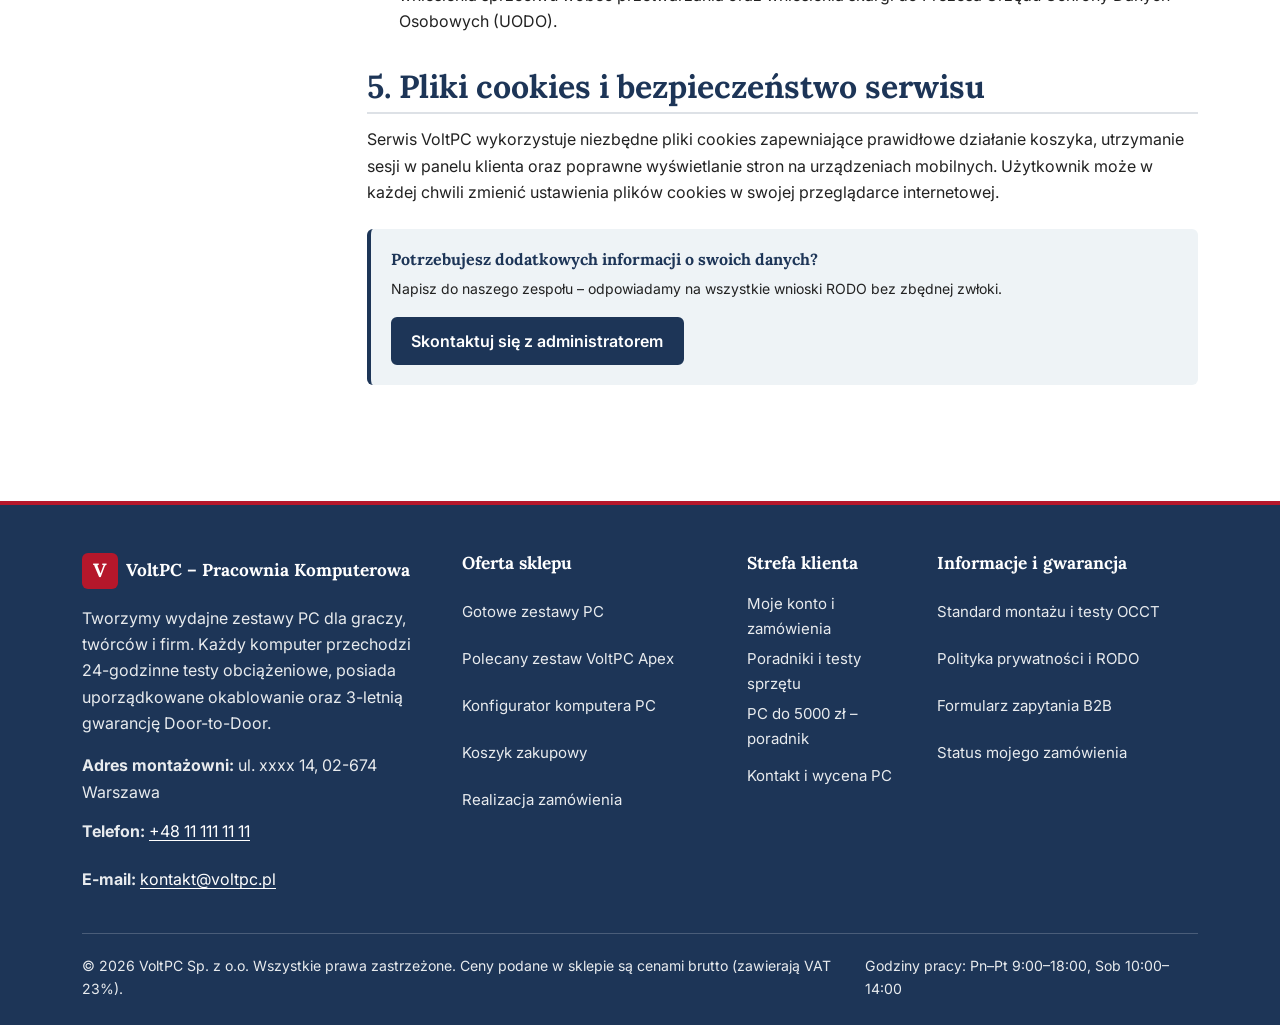
==== commit e2142c8d: "v1.1" ====
--- a/polityka-prywatnosci.html
+++ b/polityka-prywatnosci.html
@@ -24,11 +24,11 @@
     "url": "https://voltpc.pl/polityka-prywatnosci.html",
     "image": "https://images.unsplash.com/photo-1518770660439-4636190af475?auto=format&fit=crop&w=1200&q=80",
     "description": "Polityka prywatności, zasady ochrony danych osobowych RODO oraz polityka plików cookies sklepu internetowego VoltPC.",
-    "telephone": "+48 22 418 72 90",
+    "telephone": "+48 11 111 11 11",
     "email": "kontakt@voltpc.pl",
     "address": {
       "@type": "PostalAddress",
-      "streetAddress": "ul. Elektronowa 14",
+      "streetAddress": "ul. xxxx 14",
       "addressLocality": "Warszawa",
       "postalCode": "02-674",
       "addressCountry": "PL"
@@ -115,7 +115,7 @@
 
             <section id="administrator">
               <h2>1. Administrator danych osobowych</h2>
-              <p>Administratorem Twoich danych osobowych jest <strong>VoltPC Sp. z o.o.</strong> z siedzibą w Warszawie przy ul. Elektronowej 14, 02-674 Warszawa, wpisana do rejestru przedsiębiorców KRS pod numerem 0000894120, NIP: 521-394-18-22.</p>
+              <p>Administratorem Twoich danych osobowych jest <strong>VoltPC Sp. z o.o.</strong> z siedzibą w Warszawie przy ul. xxxx 14, 02-674 Warszawa, wpisana do rejestru przedsiębiorców KRS pod numerem 0000000000, NIP: 000-000-00-00.</p>
               <p>W sprawach związanych z ochroną danych osobowych możesz skontaktować się z nami pod adresem e-mail <a href="mailto:rodo@voltpc.pl">rodo@voltpc.pl</a> lub poprzez <a href="kontakt.html#formularz-kontaktowy">formularz kontaktowy</a>.</p>
             </section>
 
@@ -172,8 +172,8 @@
             <span>VoltPC – Pracownia Komputerowa</span>
           </p>
           <p class="mb-3">Tworzymy wydajne zestawy PC dla graczy, twórców i firm. Każdy komputer przechodzi 24-godzinne testy obciążeniowe, posiada uporządkowane okablowanie oraz 3-letnią gwarancję Door-to-Door.</p>
-          <p class="mb-1"><strong>Adres montażowni:</strong> ul. Elektronowa 14, 02-674 Warszawa</p>
-          <p class="mb-1"><strong>Telefon:</strong> <a class="footer-contact-link" href="tel:+48224187290">+48 22 418 72 90</a></p>
+          <p class="mb-1"><strong>Adres montażowni:</strong> ul. xxxx 14, 02-674 Warszawa</p>
+          <p class="mb-1"><strong>Telefon:</strong> <a class="footer-contact-link" href="tel:+48224187290">+48 11 111 11 11</a></p>
           <p class="mb-0"><strong>E-mail:</strong> <a class="footer-contact-link" href="mailto:kontakt@voltpc.pl">kontakt@voltpc.pl</a></p>
         </div>
         <div class="col-12 col-sm-6 col-lg-3">
